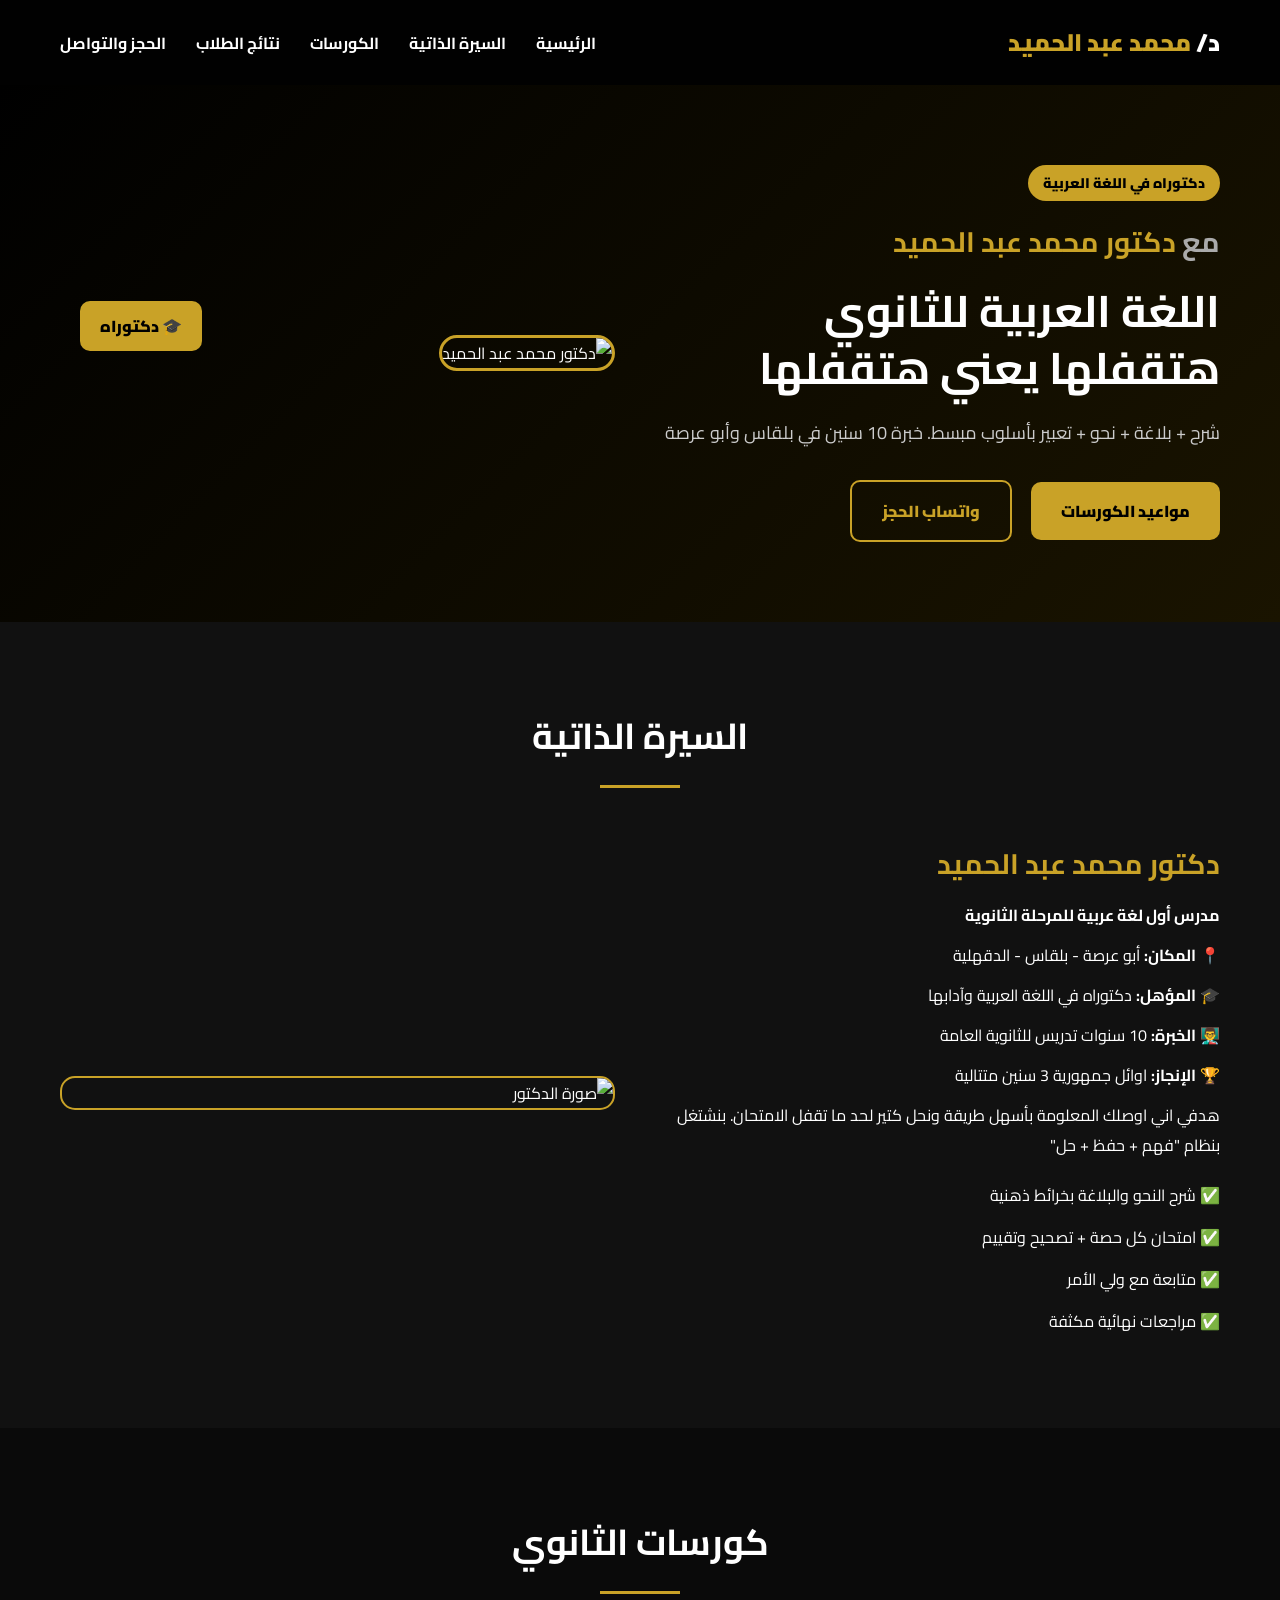
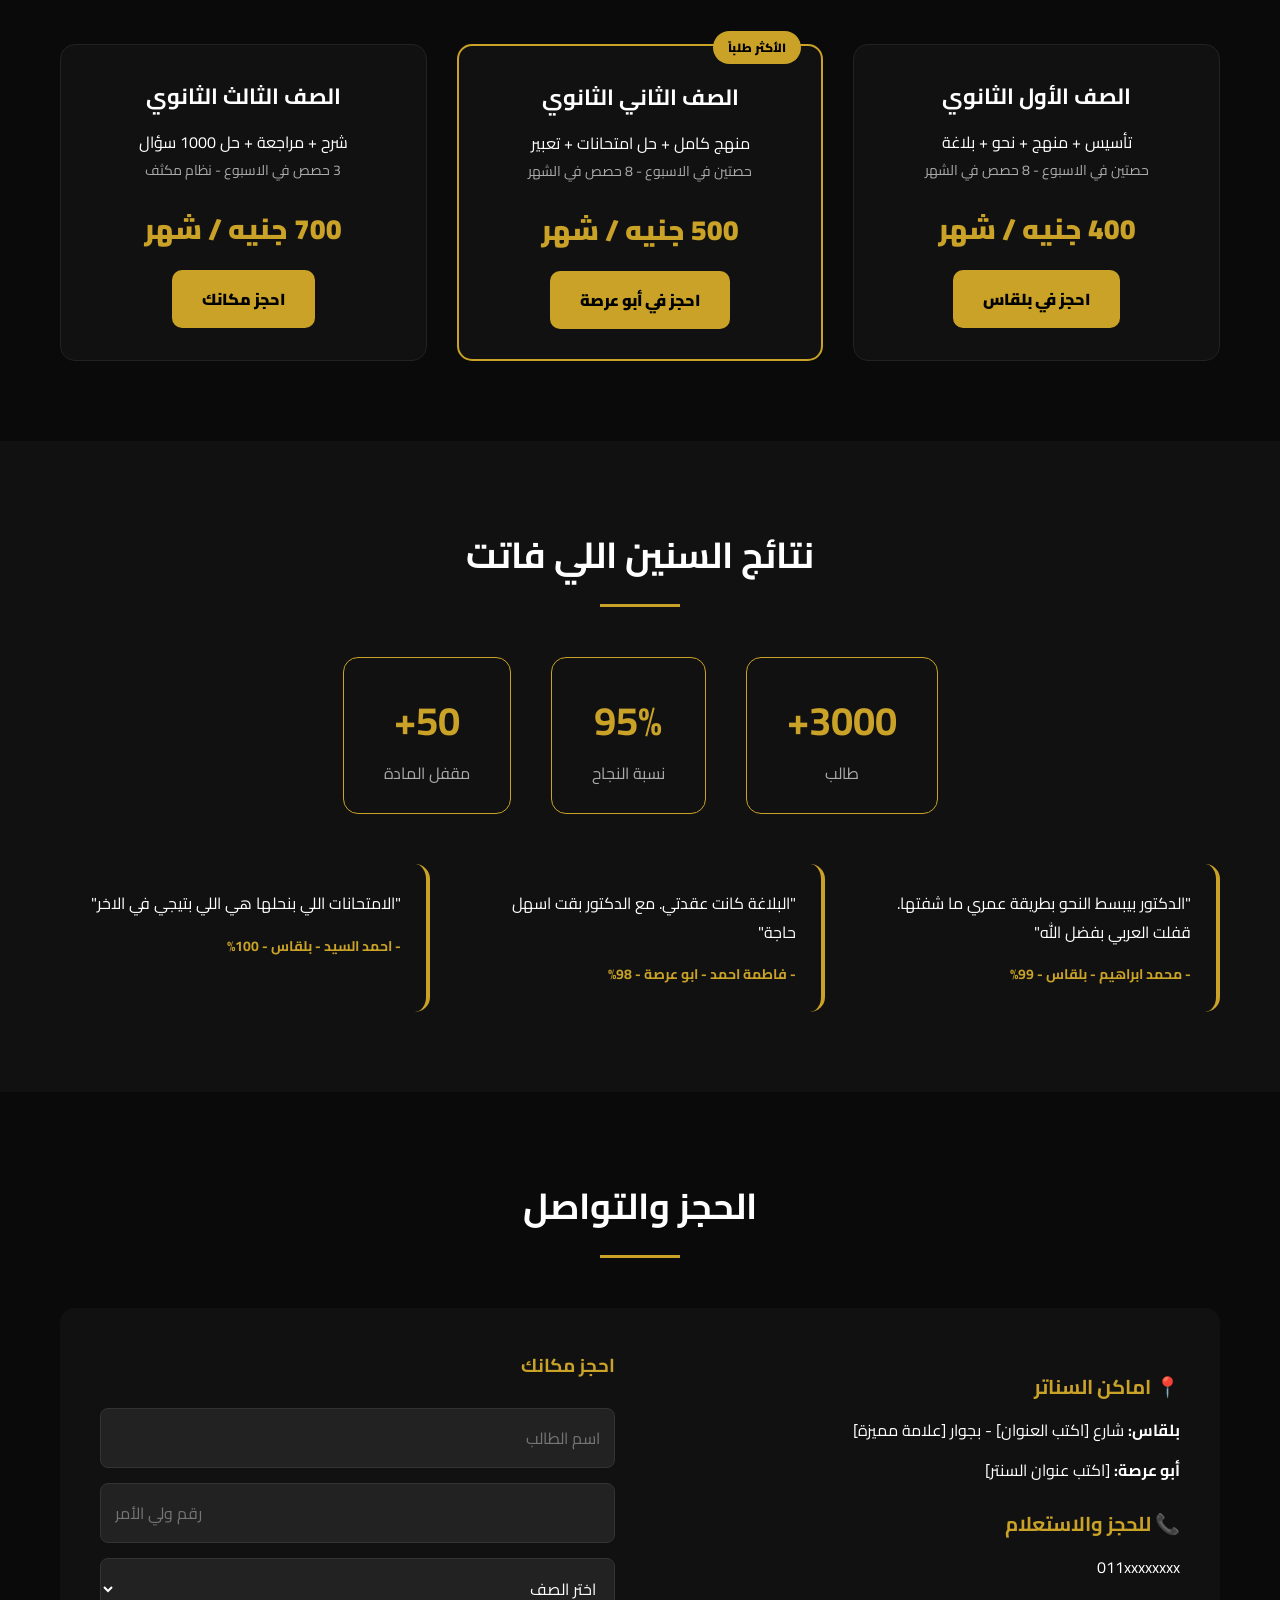
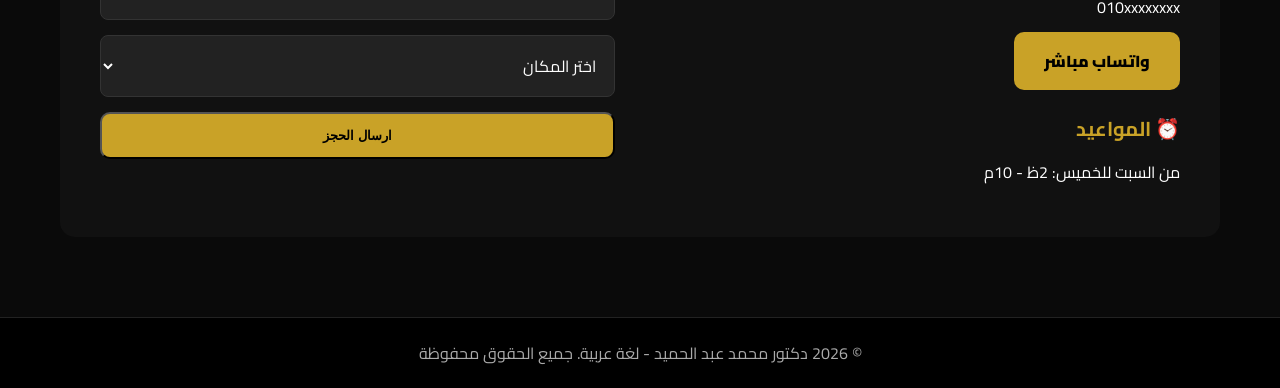
==== index.html @ 42797a9b "Add files via upload" ====
<!DOCTYPE html>
<html lang="ar" dir="rtl">
<head>
  <meta charset="UTF-8">
  <meta name="viewport" content="width=device-width, initial-scale=1.0">
  <title>دكتور محمد عبد الحميد - لغة عربية ثانوي</title>
  <link rel="stylesheet" href="style.css">
  <link href="https://fonts.googleapis.com/css2?family=Cairo:wght@400;700;900&display=swap" rel="stylesheet">
  <link rel="stylesheet" href="ahmed.css">
</head>
<body>


  <header class="navbar">
    <h1 class="logo">د/ <span>محمد عبد الحميد</span></h1>
    <nav>
      <a href="#home">الرئيسية</a>
      <a href="html.html">السيرة الذاتية</a>
      <a href="#courses">الكورسات</a>
      <a href="#results">نتائج الطلاب</a>
      <a href="#contact">الحجز والتواصل</a>
    </nav>
  </header>

 
  <section id="home" class="hero">
    <div class="hero-text">
      <span class="tag">دكتوراه في اللغة العربية</span>
      <h2>مع <span>دكتور محمد عبد الحميد</span></h2>
      <h1>اللغة العربية للثانوي <br>هتقفلها يعني هتقفلها</h1>
      <p>شرح + بلاغة + نحو + تعبير بأسلوب مبسط. خبرة 10 سنين في بلقاس وأبو عرصة</p>
      <div class="hero-btns">
        <a href="#courses" class="btn btn-red">مواعيد الكورسات</a>
        <a href="#contact" class="btn btn-outline">واتساب الحجز</a>
      </div>
    </div>
    <div class="hero-img">
      <img src="bb/3c401edd-1072-4668-b814-bd7ccd95c6d6.jpg" alt="دكتور محمد عبد الحميد">
      <div class="badge-float">🎓 دكتوراه</div>
    </div>
  </section>


  <section id="about" class="about">
    <h2 class="section-title">السيرة الذاتية</h2>
    <div class="about-content">
      <div class="about-text">
        <h3>دكتور محمد عبد الحميد</h3>
        <p><b>مدرس أول لغة عربية للمرحلة الثانوية</b></p>
        <div class="about-details">
          <p>📍 <b>المكان:</b> أبو عرصة - بلقاس - الدقهلية</p>
          <p>🎓 <b>المؤهل:</b> دكتوراه في اللغة العربية وآدابها</p>
          <p>👨‍🏫 <b>الخبرة:</b> 10 سنوات تدريس للثانوية العامة</p>
          <p>🏆 <b>الإنجاز:</b> اوائل جمهورية 3 سنين متتالية</p>
        </div>
        <p>هدفي اني اوصلك المعلومة بأسهل طريقة ونحل كتير لحد ما تقفل الامتحان. بنشتغل بنظام "فهم + حفظ + حل"</p>
        <ul>
          <li>✅ شرح النحو والبلاغة بخرائط ذهنية</li>
          <li>✅ امتحان كل حصة + تصحيح وتقييم</li>
          <li>✅ متابعة مع ولي الأمر</li>
          <li>✅ مراجعات نهائية مكثفة</li>
        </ul>
      </div>
      <img src="bb/3c401edd-1072-4668-b814-bd7ccd95c6d6.jpg" alt="صورة الدكتور">
    </div>
  </section>

  
  <section id="courses" class="courses">
    <h2 class="section-title">كورسات الثانوي</h2>
    <div class="courses-grid">
      
      <div class="course-card">
        <h3>الصف الأول الثانوي</h3>
        <p>تأسيس + منهج + نحو + بلاغة</p>
        <div class="details">حصتين في الاسبوع - 8 حصص في الشهر</div>
        <div class="price">400 جنيه / شهر</div>
        <a href="#contact" class="btn btn-red">احجز في بلقاس</a>
      </div>

      <div class="course-card featured">
        <span class="badge">الأكثر طلباً</span>
        <h3>الصف الثاني الثانوي</h3>
        <p>منهج كامل + حل امتحانات + تعبير</p>
        <div class="details">حصتين في الاسبوع - 8 حصص في الشهر</div>
        <div class="price">500 جنيه / شهر</div>
        <a href="#contact" class="btn btn-red">احجز في أبو عرصة</a>
      </div>

      <div class="course-card">
        <h3>الصف الثالث الثانوي</h3>
        <p>شرح + مراجعة + حل 1000 سؤال</p>
        <div class="details">3 حصص في الاسبوع - نظام مكثف</div>
        <div class="price">700 جنيه / شهر</div>
        <a href="#contact" class="btn btn-red">احجز مكانك</a>
      </div>

    </div>
  </section>

  <!-- Section 4: نتائج الطلاب -->
  <section id="results" class="testimonials">
    <h2 class="section-title">نتائج السنين اللي فاتت</h2>
    <div class="stats">
      <div class="stat-box"><h3>3000+</h3><p>طالب</p></div>
      <div class="stat-box"><h3>95%</h3><p>نسبة النجاح</p></div>
      <div class="stat-box"><h3>50+</h3><p>مقفل المادة</p></div>
    </div>
    <div class="testi-grid">
      <div class="testi-card">
        <p>"الدكتور بيبسط النحو بطريقة عمري ما شفتها. قفلت العربي بفضل الله"</p>
        <h4>- محمد ابراهيم - بلقاس - 99%</h4>
      </div>
      <div class="testi-card">
        <p>"البلاغة كانت عقدتي. مع الدكتور بقت اسهل حاجة"</p>
        <h4>- فاطمة احمد - ابو عرصة - 98%</h4>
      </div>
      <div class="testi-card">
        <p>"الامتحانات اللي بنحلها هي اللي بتيجي في الاخر"</p>
        <h4>- احمد السيد - بلقاس - 100%</h4>
      </div>
    </div>
  </section>

  <!-- Section 5: تواصل -->
  <section id="contact" class="contact">
    <h2 class="section-title">الحجز والتواصل</h2>
    <div class="contact-box">
      <div class="contact-info">
        <h3>📍 اماكن السناتر</h3>
        <p><b>بلقاس:</b> شارع [اكتب العنوان] - بجوار [علامة مميزة]</p>
        <p><b>أبو عرصة:</b> [اكتب عنوان السنتر]</p>
        
        <h3>📞 للحجز والاستعلام</h3>
        <p>011xxxxxxxx</p>
        <p>010xxxxxxxx</p>
        <a href="https://wa.me/2011xxxxxxx" class="btn btn-red">واتساب مباشر</a>

        <h3>⏰ المواعيد</h3>
        <p>من السبت للخميس: 2ظ - 10م</p>
      </div>
      <form class="contact-form">
        <h3>احجز مكانك</h3>
        <input type="text" placeholder="اسم الطالب">
        <input type="tel" placeholder="رقم ولي الأمر">
        <select>
          <option>اختر الصف</option>
          <option>أولى ثانوي</option>
          <option>تانية ثانوي</option>
          <option>تالتة ثانوي</option>
        </select>
        <select>
          <option>اختر المكان</option>
          <option>سنتر بلقاس</option>
          <option>سنتر أبو عرصة</option>
        </select>
        <button class="btn btn-red">ارسال الحجز</button>
      </form>
    </div>
  </section>

  <footer>
    <p>© 2026 دكتور محمد عبد الحميد - لغة عربية. جميع الحقوق محفوظة</p>
  </footer>

</body>
</html>
---- ahmed.css ----
* { 
  margin: 0; 
  padding: 0; 
  box-sizing: border-box; 
}

body { 
  font-family: 'Cairo', sans-serif; 
  background: #0a0a0a; 
  color: #fff; 
  scroll-behavior: smooth; 
}

:root { 
  --main-color: #c9a227; 
  --dark: #111; 
}


.navbar { 
  display: flex; 
  justify-content: space-between; 
  align-items: center; 
  padding: 20px 60px; 
  background: rgba(0,0,0,0.9); 
  position: sticky; 
  top: 0; 
  z-index: 100; 
}

.logo { 
  font-size: 24px; 
  font-weight: 900; 
}

.logo span { 
  color: var(--main-color); 
}

.navbar nav { 
  display: flex; 
  gap: 30px; 
}

.navbar nav a { 
  color: #fff; 
  text-decoration: none; 
  font-weight: 700; 
  transition: 0.3s; 
}

.navbar nav a:hover { 
  color: var(--main-color); 
}

.tag { 
  background: var(--main-color); 
  color: #000; 
  padding: 5px 15px; 
  border-radius: 20px; 
  font-weight: 900; 
  font-size: 14px; 
  display: inline-block;
  margin-bottom: 15px;
}


.hero { 
  display: grid; 
  grid-template-columns: 1fr 1fr; 
  gap: 50px; 
  padding: 80px 60px; 
  align-items: center; 
  background: linear-gradient(135deg, #000 0%, #1a1400 100%); 
}

.hero-text h1 { 
  font-size: 44px; 
  margin: 15px 0; 
  line-height: 1.3;
}

.hero-text h2 { 
  font-size: 28px; 
  color: #aaa; 
}

.hero-text h1 span, 
.hero-text h2 span { 
  color: var(--main-color); 
}

.hero-text p { 
  font-size: 18px; 
  color: #ccc; 
  margin: 20px 0 30px; 
  line-height: 1.8;
}

.hero-img { 
  position: relative; 
}

.hero-img img { 
  width: 100%; 
  border-radius: 20px; 
  border: 3px solid var(--main-color); 
}

.badge-float { 
  position: absolute; 
  bottom: 20px; 
  left: 20px; 
  background: var(--main-color); 
  color: #000; 
  padding: 10px 20px; 
  border-radius: 10px; 
  font-weight: 900; 
}

.btn { 
  padding: 14px 30px; 
  border-radius: 10px; 
  text-decoration: none; 
  font-weight: 900; 
  display: inline-block; 
  transition: 0.3s;
}

.btn-red { 
  background: var(--main-color); 
  color: #000; 
}

.btn-red:hover {
  background: #b88f1f;
}

.btn-outline { 
  border: 2px solid var(--main-color); 
  color: var(--main-color); 
  margin-right: 15px; 
}

.btn-outline:hover {
  background: var(--main-color);
  color: #000;
}


.section-title { 
  text-align: center; 
  font-size: 36px; 
  margin-bottom: 50px; 
}

.section-title::after { 
  content: ''; 
  width: 80px; 
  height: 3px; 
  background: var(--main-color); 
  display: block; 
  margin: 15px auto 0; 
}


.about { 
  padding: 80px 60px; 
  background: var(--dark); 
}

.about-content { 
  display: grid; 
  grid-template-columns: 1fr 1fr; 
  gap: 50px; 
  align-items: center; 
  max-width: 1200px;
  margin: 0 auto;
}

.about-content img { 
  width: 100%; 
  border-radius: 15px; 
  border: 2px solid var(--main-color);
}

.about-text h3 {
  font-size: 28px;
  margin-bottom: 10px;
  color: var(--main-color);
}

.about-details p { 
  margin: 10px 0; 
  font-size: 16px;
}

.about-text ul { 
  list-style: none; 
  margin-top: 20px; 
}

.about-text ul li { 
  margin-bottom: 12px; 
  font-size: 16px; 
}


.courses { 
  padding: 80px 60px; 
}

.courses-grid { 
  display: grid; 
  grid-template-columns: repeat(auto-fit, minmax(300px, 1fr)); 
  gap: 30px; 
  max-width: 1200px;
  margin: 0 auto;
}

.course-card { 
  background: #111; 
  padding: 30px; 
  border-radius: 15px; 
  text-align: center; 
  border: 1px solid #222; 
  transition: 0.3s; 
  position: relative;
}

.course-card:hover { 
  border-color: var(--main-color); 
  transform: translateY(-10px); 
}

.course-card.featured { 
  border: 2px solid var(--main-color); 
}

.badge { 
  position: absolute; 
  top: -15px; 
  right: 20px; 
  background: var(--main-color); 
  color: #000; 
  padding: 5px 15px; 
  border-radius: 20px; 
  font-size: 12px; 
  font-weight: 900; 
}

.course-card h3 {
  font-size: 22px;
  margin-bottom: 10px;
}

.price { 
  font-size: 28px; 
  color: var(--main-color); 
  font-weight: 900; 
  margin: 15px 0; 
}

.details { 
  color: #aaa; 
  font-size: 14px; 
  margin-bottom: 20px;
}

/* Section 4: Results */
.stats { 
  display: flex; 
  justify-content: center; 
  gap: 40px; 
  margin-bottom: 50px; 
  flex-wrap: wrap;
}

.stat-box { 
  text-align: center; 
  background: #111;
  padding: 25px 40px;
  border-radius: 15px;
  border: 1px solid var(--main-color);
}

.stat-box h3 { 
  font-size: 40px; 
  color: var(--main-color); 
}

.stat-box p {
  font-size: 16px;
  color: #aaa;
}

.testimonials { 
  padding: 80px 60px; 
  background: var(--dark); 
}

.testi-grid { 
  display: grid; 
  grid-template-columns: repeat(auto-fit, minmax(280px, 1fr)); 
  gap: 25px; 
  max-width: 1200px;
  margin: 0 auto;
}

.testi-card { 
  background: #111; 
  padding: 25px; 
  border-radius: 15px; 
  border-right: 4px solid var(--main-color); 
}

.testi-card p {
  font-size: 16px;
  line-height: 1.8;
  margin-bottom: 15px;
}

.testi-card h4 {
  color: var(--main-color);
  font-size: 14px;
}

.contact { 
  padding: 80px 60px; 
}

.contact-box { 
  display: grid; 
  grid-template-columns: 1fr 1fr; 
  gap: 50px; 
  background: #111; 
  padding: 40px; 
  border-radius: 15px; 
  max-width: 1200px;
  margin: 0 auto;
}

.contact-info h3 {
  color: var(--main-color);
  margin: 20px 0 10px;
  font-size: 20px;
}

.contact-info p {
  margin-bottom: 10px;
  font-size: 16px;
}

.contact-form { 
  display: flex; 
  flex-direction: column; 
  gap: 15px; 
}

.contact-form h3 {
  color: var(--main-color);
  margin-bottom: 10px;
}

.contact-form input, 
.contact-form select { 
  padding: 14px; 
  background: #222; 
  border: 1px solid #333; 
  border-radius: 8px; 
  color: #fff; 
  font-family: 'Cairo';
  font-size: 16px;
}

.contact-form input:focus,
.contact-form select:focus {
  outline: none;
  border-color: var(--main-color);
}


footer { 
  text-align: center; 
  padding: 20px; 
  background: #000; 
  color: #aaa; 
  border-top: 1px solid #222;
}


@media (max-width: 900px) {
  .hero, 
  .about-content, 
  .contact-box { 
    grid-template-columns: 1fr; 
  }

  .navbar { 
    padding: 15px 20px; 
    flex-direction: column; 
    gap: 15px; 
  }

  .stats { 
    flex-direction: column; 
    align-items: center;
  }

  .hero-text h1 {
    font-size: 32px;
  }

  .section-title {
    font-size: 28px;
  }
}
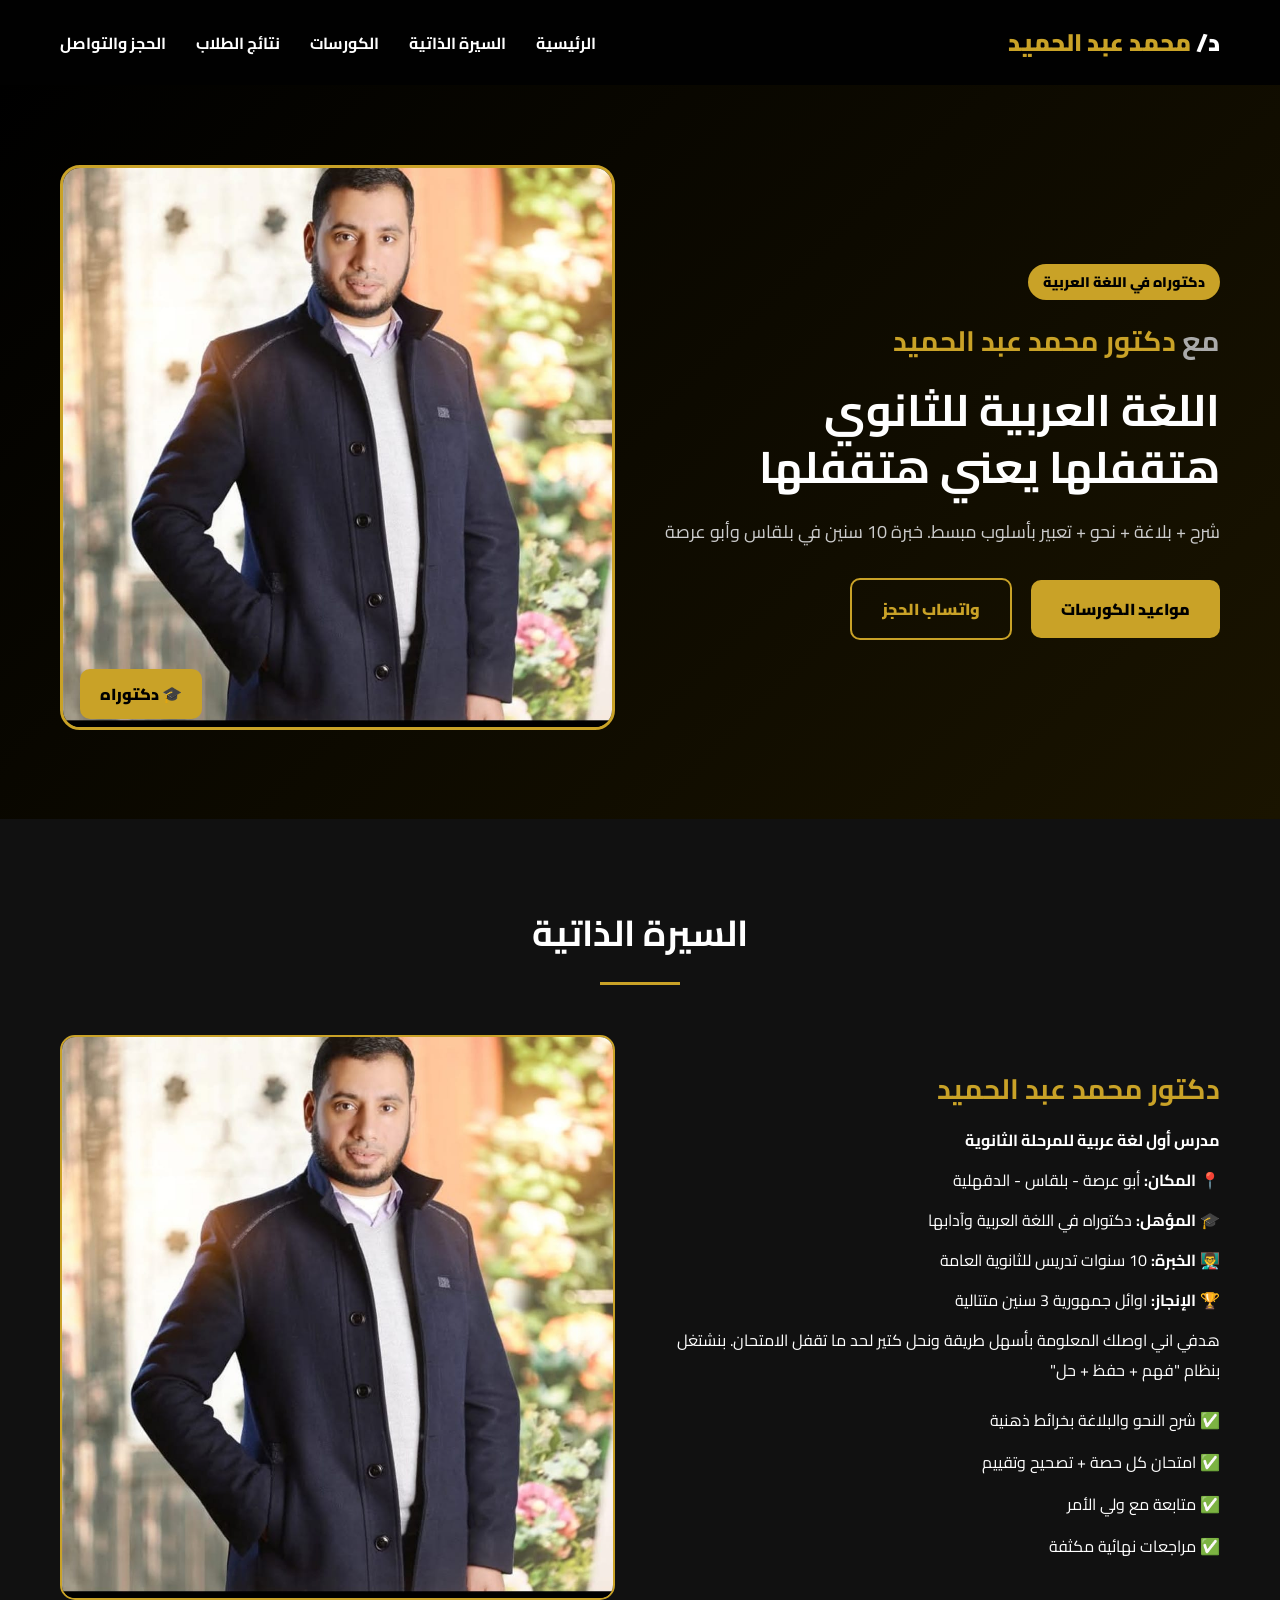
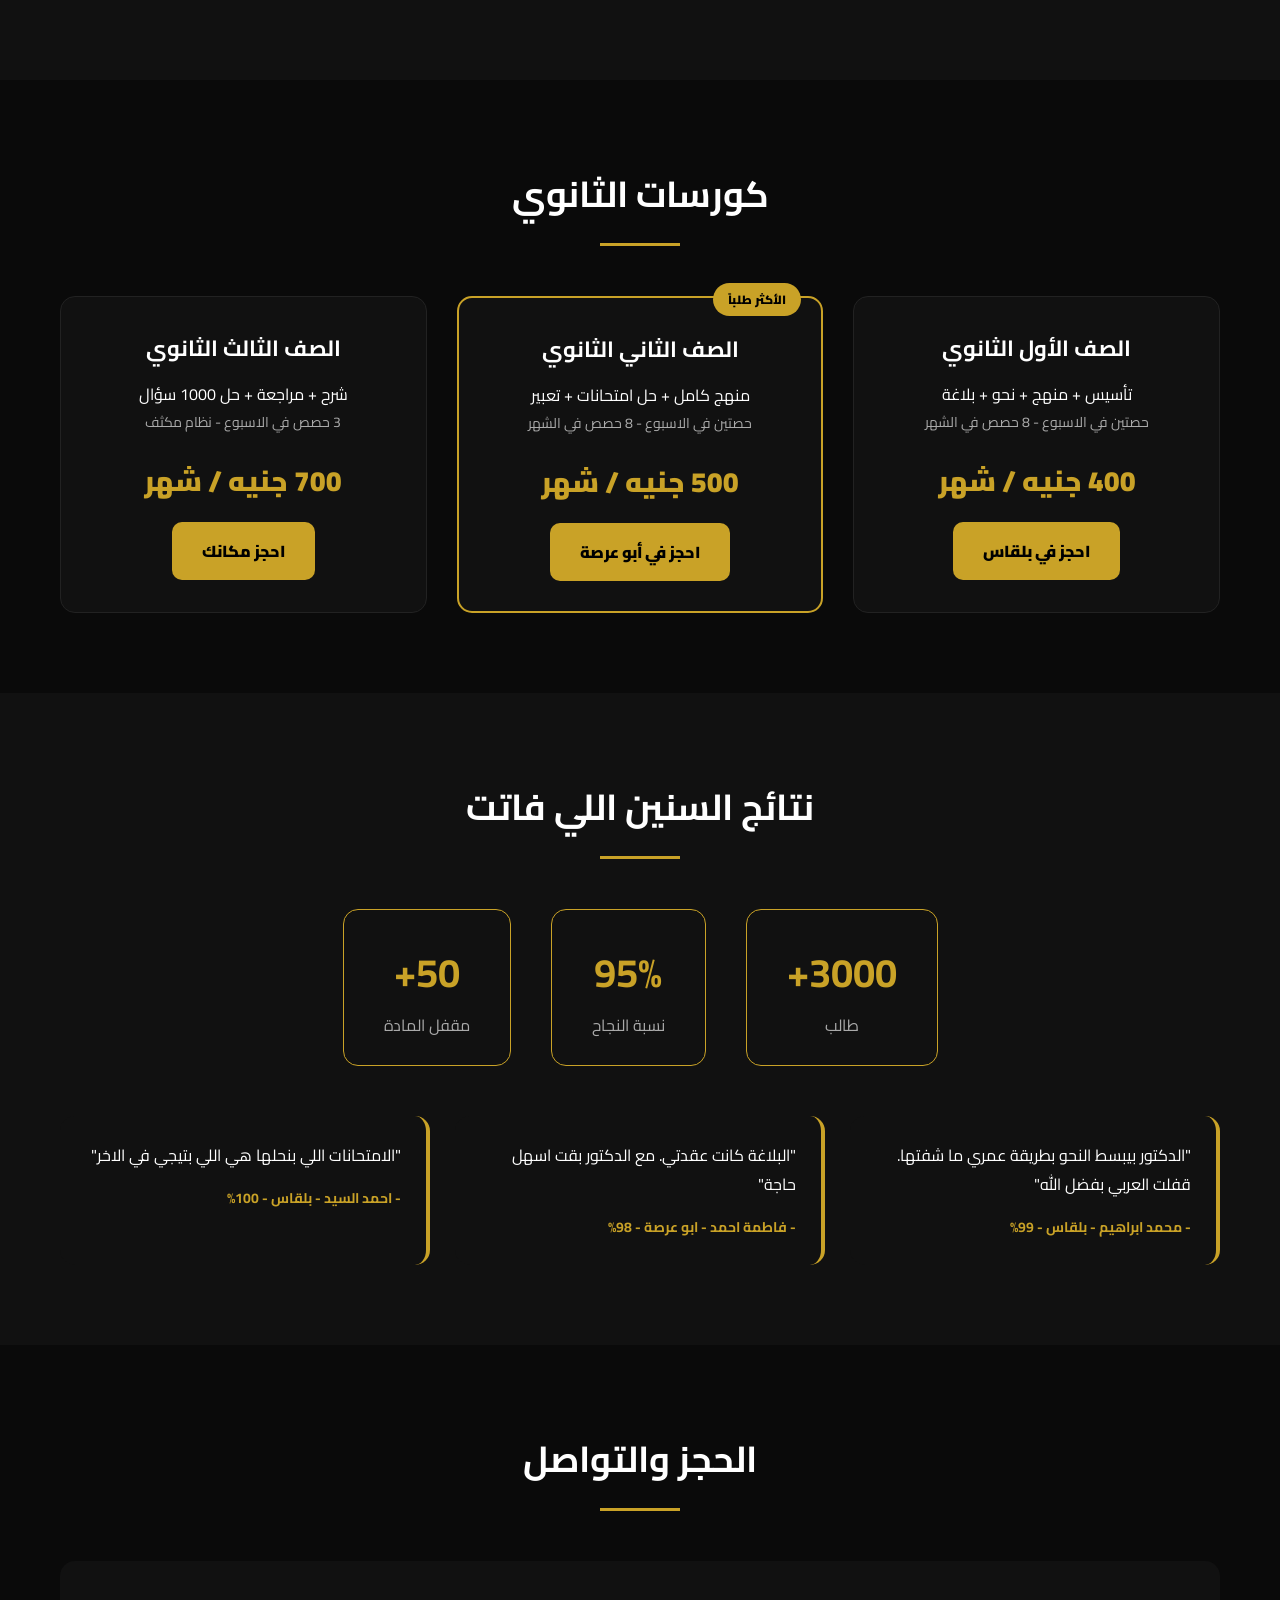
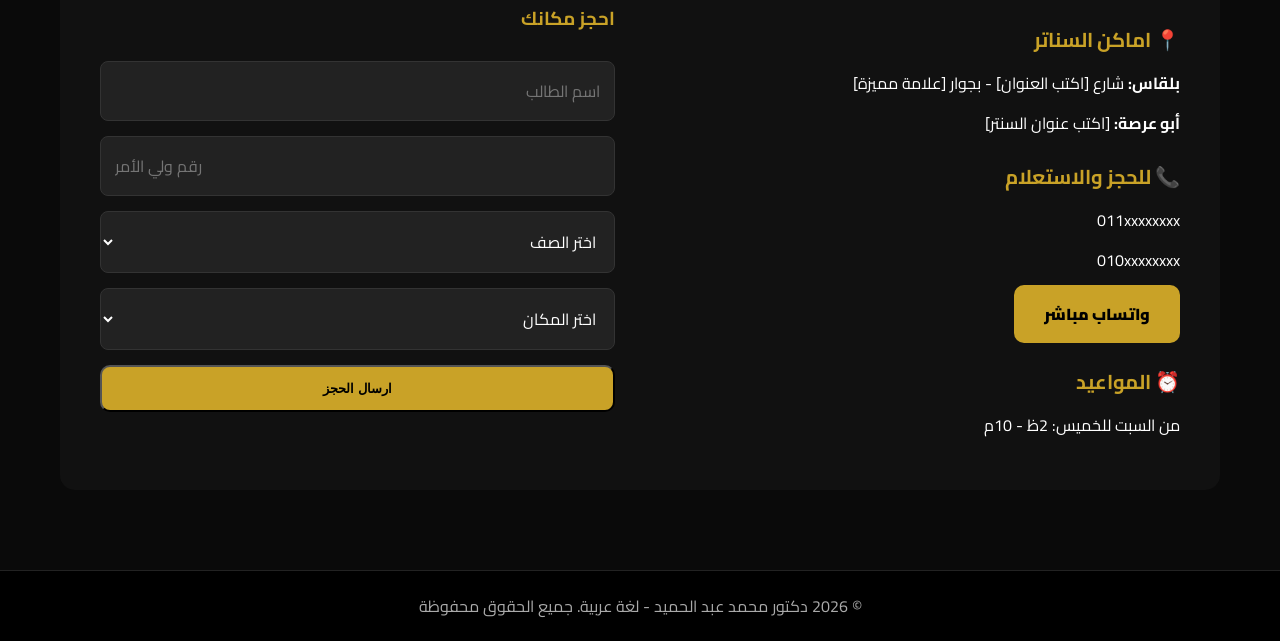
==== commit 6a393c26: "Add files via upload" ====
--- a/index.html
+++ b/index.html
@@ -35,7 +35,7 @@
       </div>
     </div>
     <div class="hero-img">
-      <img src="bb/3c401edd-1072-4668-b814-bd7ccd95c6d6.jpg" alt="دكتور محمد عبد الحميد">
+      <img src="3c401edd-1072-4668-b814-bd7ccd95c6d6.jpg" alt="دكتور محمد عبد الحميد">
       <div class="badge-float">🎓 دكتوراه</div>
     </div>
   </section>
@@ -61,7 +61,7 @@
           <li>✅ مراجعات نهائية مكثفة</li>
         </ul>
       </div>
-      <img src="bb/3c401edd-1072-4668-b814-bd7ccd95c6d6.jpg" alt="صورة الدكتور">
+      <img src="3c401edd-1072-4668-b814-bd7ccd95c6d6.jpg" alt="صورة الدكتور">
     </div>
   </section>
 
